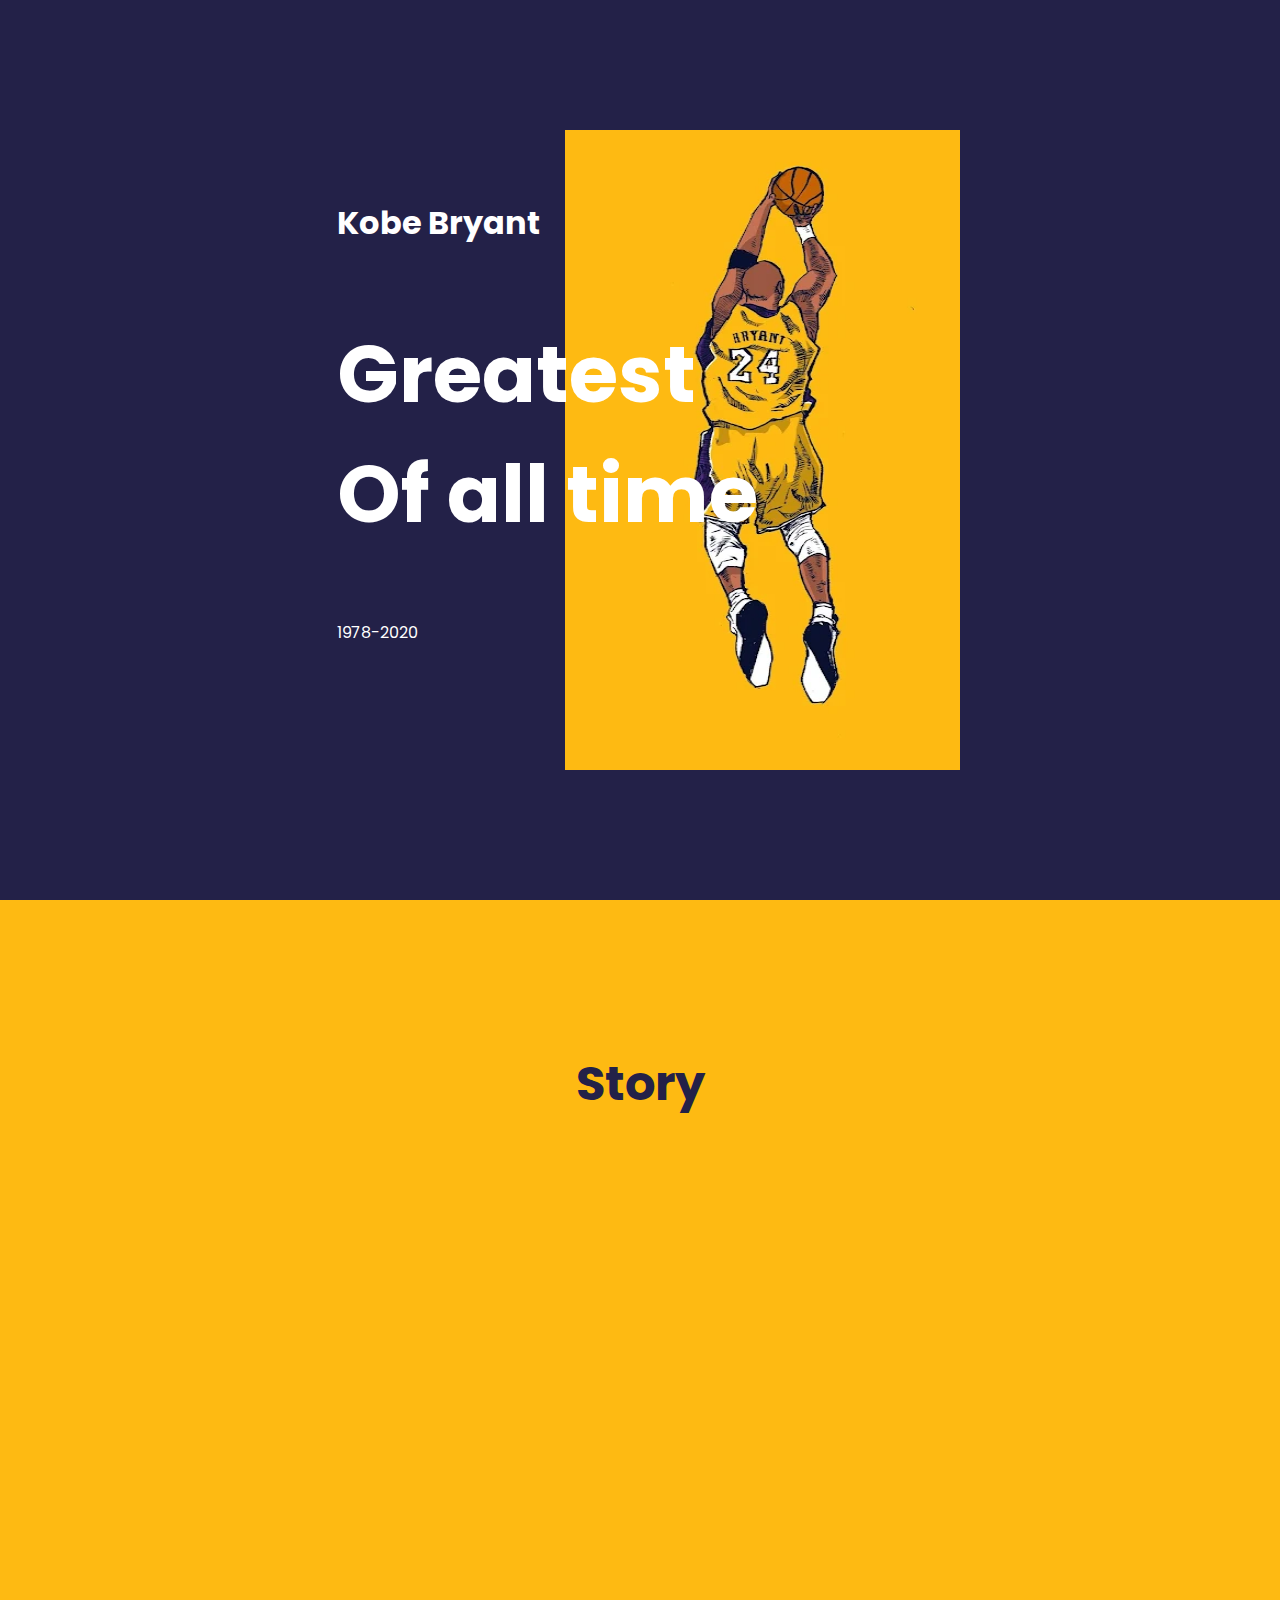
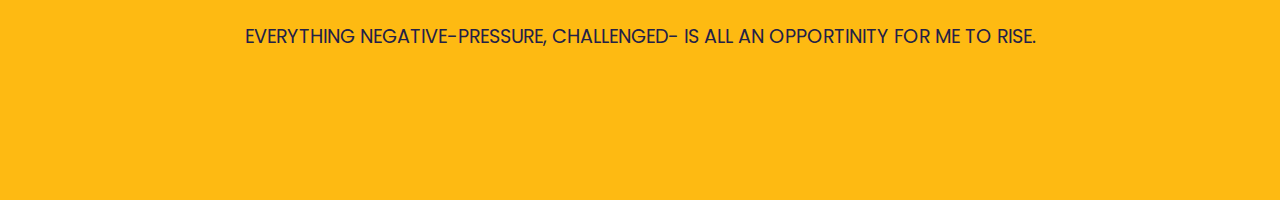
==== index.html @ 41ec2560 "add hero section and story section with embed video youtube" ====
<!DOCTYPE html>
<html lang="en">
  <head>
    <meta charset="UTF-8" />
    <meta http-equiv="X-UA-Compatible" content="IE=edge" />
    <meta name="viewport" content="width=device-width, initial-scale=1.0" />
    <title>Document</title>
    <link rel="stylesheet" href="style.css" />
    <link rel="preconnect" href="https://fonts.googleapis.com" />
    <link rel="preconnect" href="https://fonts.gstatic.com" crossorigin />
    <link
      href="https://fonts.googleapis.com/css2?family=Poppins:ital,wght@0,100;0,200;0,300;0,400;0,500;0,600;0,700;0,800;0,900;1,100;1,200;1,300;1,400;1,500;1,600;1,700;1,800;1,900&display=swap"
      rel="stylesheet" />
  </head>
  <body>
    <!-- navbar Start -->
    <!-- <nav class="container navbar">
      <div class="logo">Okky</div>
      <div class="menu">
        <a a href="#homepage">Life</a>
        <a a href="#about">Career</a>
        <a a href="#about">Story</a>
      </div>
    </nav> -->
    <!-- Navbar End -->
    <!-- Hero Section Start -->
    <section class="hero-section">
      <div class="hero-container">
        <!--  Hero Text  -->
        <div class="hero-text">
          <h1>Kobe Bryant</h1>
          <h2 class="hero-title">
            Greatest <br />
            Of all time
          </h2>
          <p>1978-2020</p>
        </div>

        <!--  Hero Image  -->
        <div class="hero-image">
          <img
            src="/Assets/kobe-bryant-wallpaper.webp"
            width="100%"
            height="100%" />
          <!-- todo: make a button or delete -->
          <!-- <button>Read Interview →</button> -->
        </div>
      </div>
    </section>
    <!-- Hero Section End -->
    <!-- video section start -->
    <section class="video-section">
      <div class="container-video">
        <h1>Story</h1>
        <iframe
          width="800"
          height="450"
          src="https://www.youtube.com/embed/ejU0v6-Na8w"
          title="YouTube video player"
          frameborder="0"
          allow="accelerometer; autoplay; clipboard-write; encrypted-media; gyroscope; picture-in-picture; web-share"
          allowfullscreen></iframe>

        <p>
          EVERYTHING NEGATIVE-PRESSURE, CHALLENGED- IS ALL AN OPPORTINITY FOR ME
          TO RISE.
        </p>
      </div>
    </section>
    <!-- video section end -->

  </body>
</html>
---- style.css ----
body {
  margin: 0px;
  background-color: #232148;
  color: white;
  font-family: poppins;
}

.hero-container {
  display: grid;
  max-width: 640px;
  margin: 0 auto;
  min-height: 100vh;
}

.hero-text {
  margin-top: 3rem;
  z-index: 2;
  grid-column: col / span 2;
  grid-row: row;
}

.hero-image {
  grid-column: col 2 / span 2;
  grid-row: row;
  position: relative;
  height: 40rem;
}

.hero-image > button {
  position: absolute;
  bottom: 0;
  left: 0;
}

.hero-title {
  font-size: 5rem;
  position: relative;
}
/* h2 {
  position: relative;
}


h2::before {
  background: #feba12;
  content: "";
  inset: 0;
  position: absolute;
  transform: scaleX(0);
  transform-origin: right;
  transition: transform 0.5s ease-in-out;
  z-index: -1;
}

h2:hover::before {
  transform: scaleX(1);
  transform-origin: left;
} */

button {
  padding: 1rem;
  border-radius: 0;
  color: black;
  font-weight: bold;
  background-color: white;
}

/* navbar */
nav.container {
  position: sticky;
  position: -webkit-sticky;
  top: 0;
  display: flex;
  justify-content: space-between;
  align-items: center;
  margin: 0 auto;
  padding: 12px 5%;
  background-color: #232148;
  z-index: 99;
}

.logo {
  font-size: 2rem;
  color: white;
  display: block;
}

nav.container a {
  color: white;
  text-decoration: none;
  margin: 5px 5px;
  padding: 5px 10px;
  position: relative;
  cursor: pointer;
}

/* Top and Bottom borders hover */
nav.navbar a:before,
nav.navbar a:after {
  position: absolute;
  left: 0px;
  width: 100%;
  height: 2px;
  background: white;
  content: "";
  opacity: 0;
  transition: all 0.3s;
}

nav.navbar a:before {
  top: 0px;
  transform: translateY(-10px);
}

nav.navbar a:after {
  bottom: 0px;
  transform: translateY(10px);
}

nav.navbar a:hover:before,
nav.navbar a:hover:after {
  opacity: 1;
  transform: translateY(0px);
}

/* Navbar End */

.container-video {
  min-height: 100vh;
  display: flex;
  justify-content: center;
  align-items: center;
  flex-direction: column;
  background-color: #FEBA12;
  color: #232148;
}

.container-video h1 {
  font-size: 3rem;
  margin-bottom: 2rem;
}

.container-video p {
  font-size: 1.2rem;
  margin-bottom: 2rem;
  padding: 0.5px 15%;
  text-align: center;
}
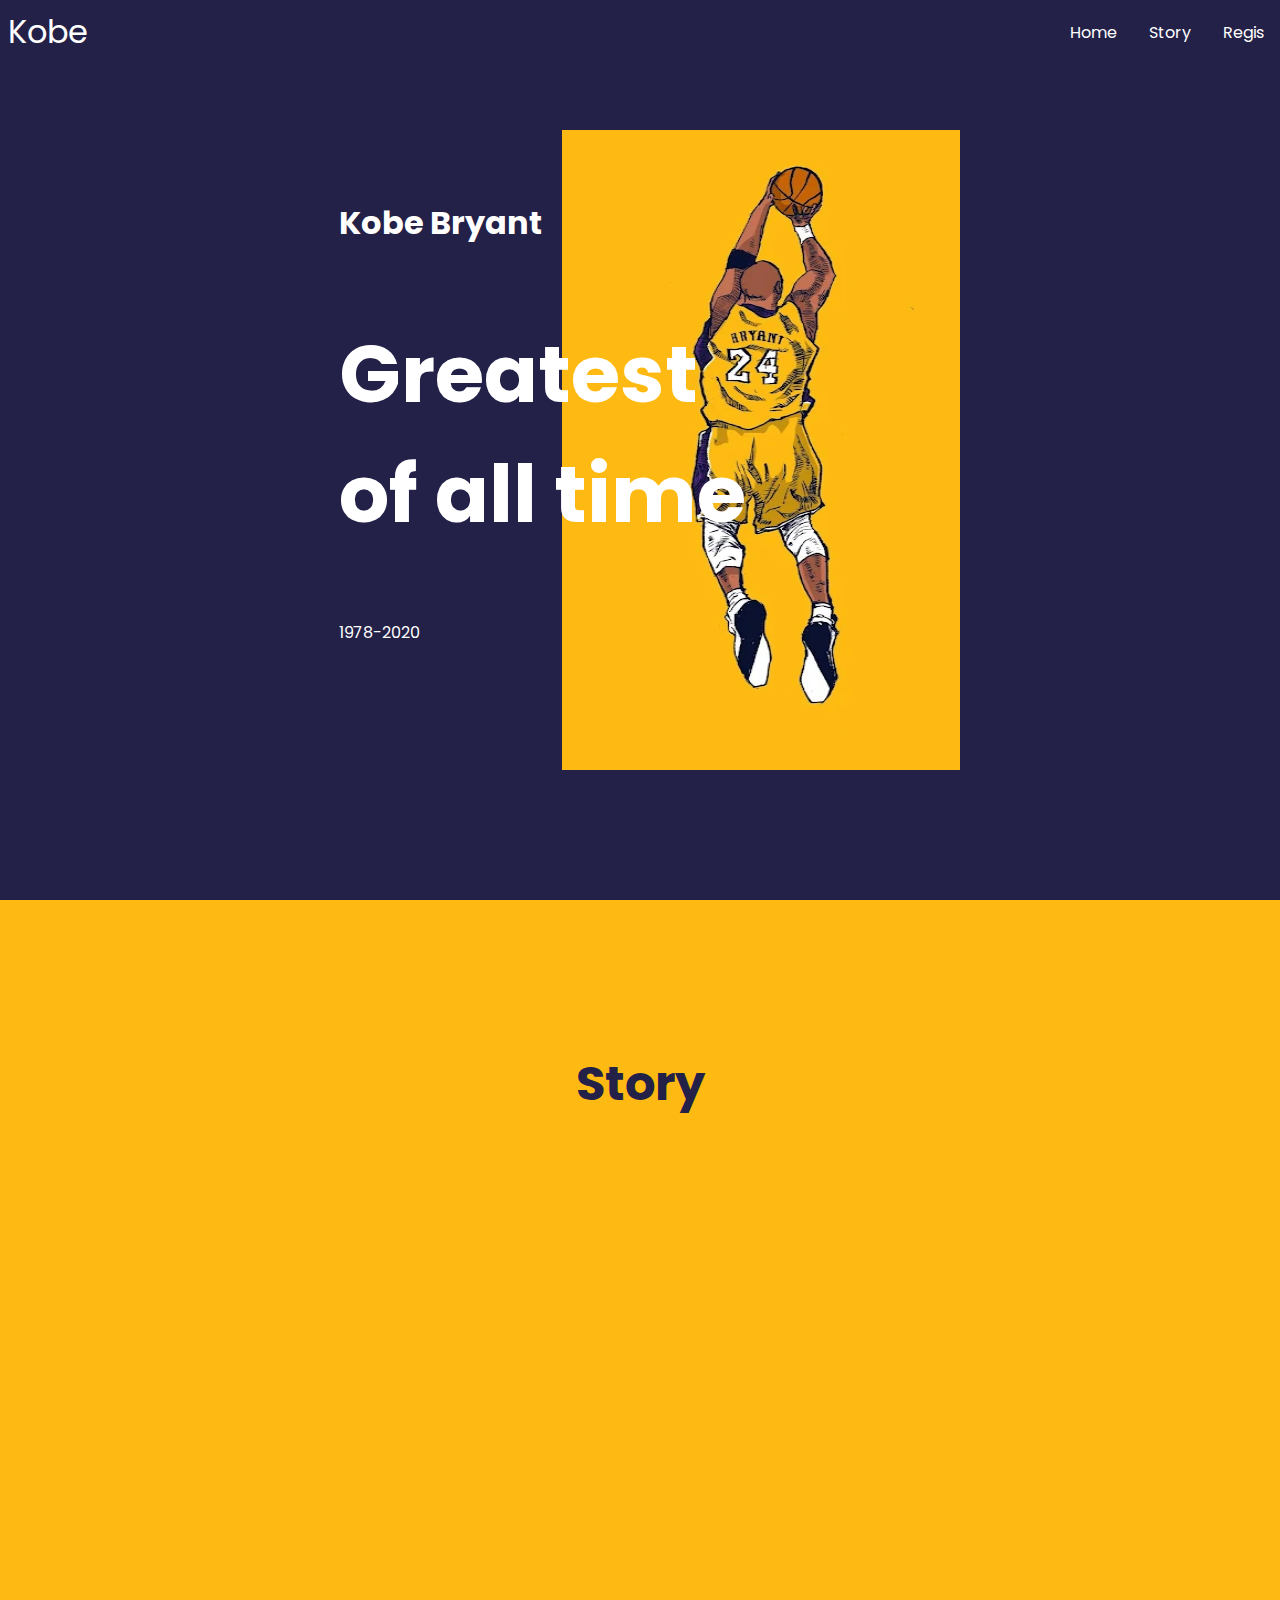
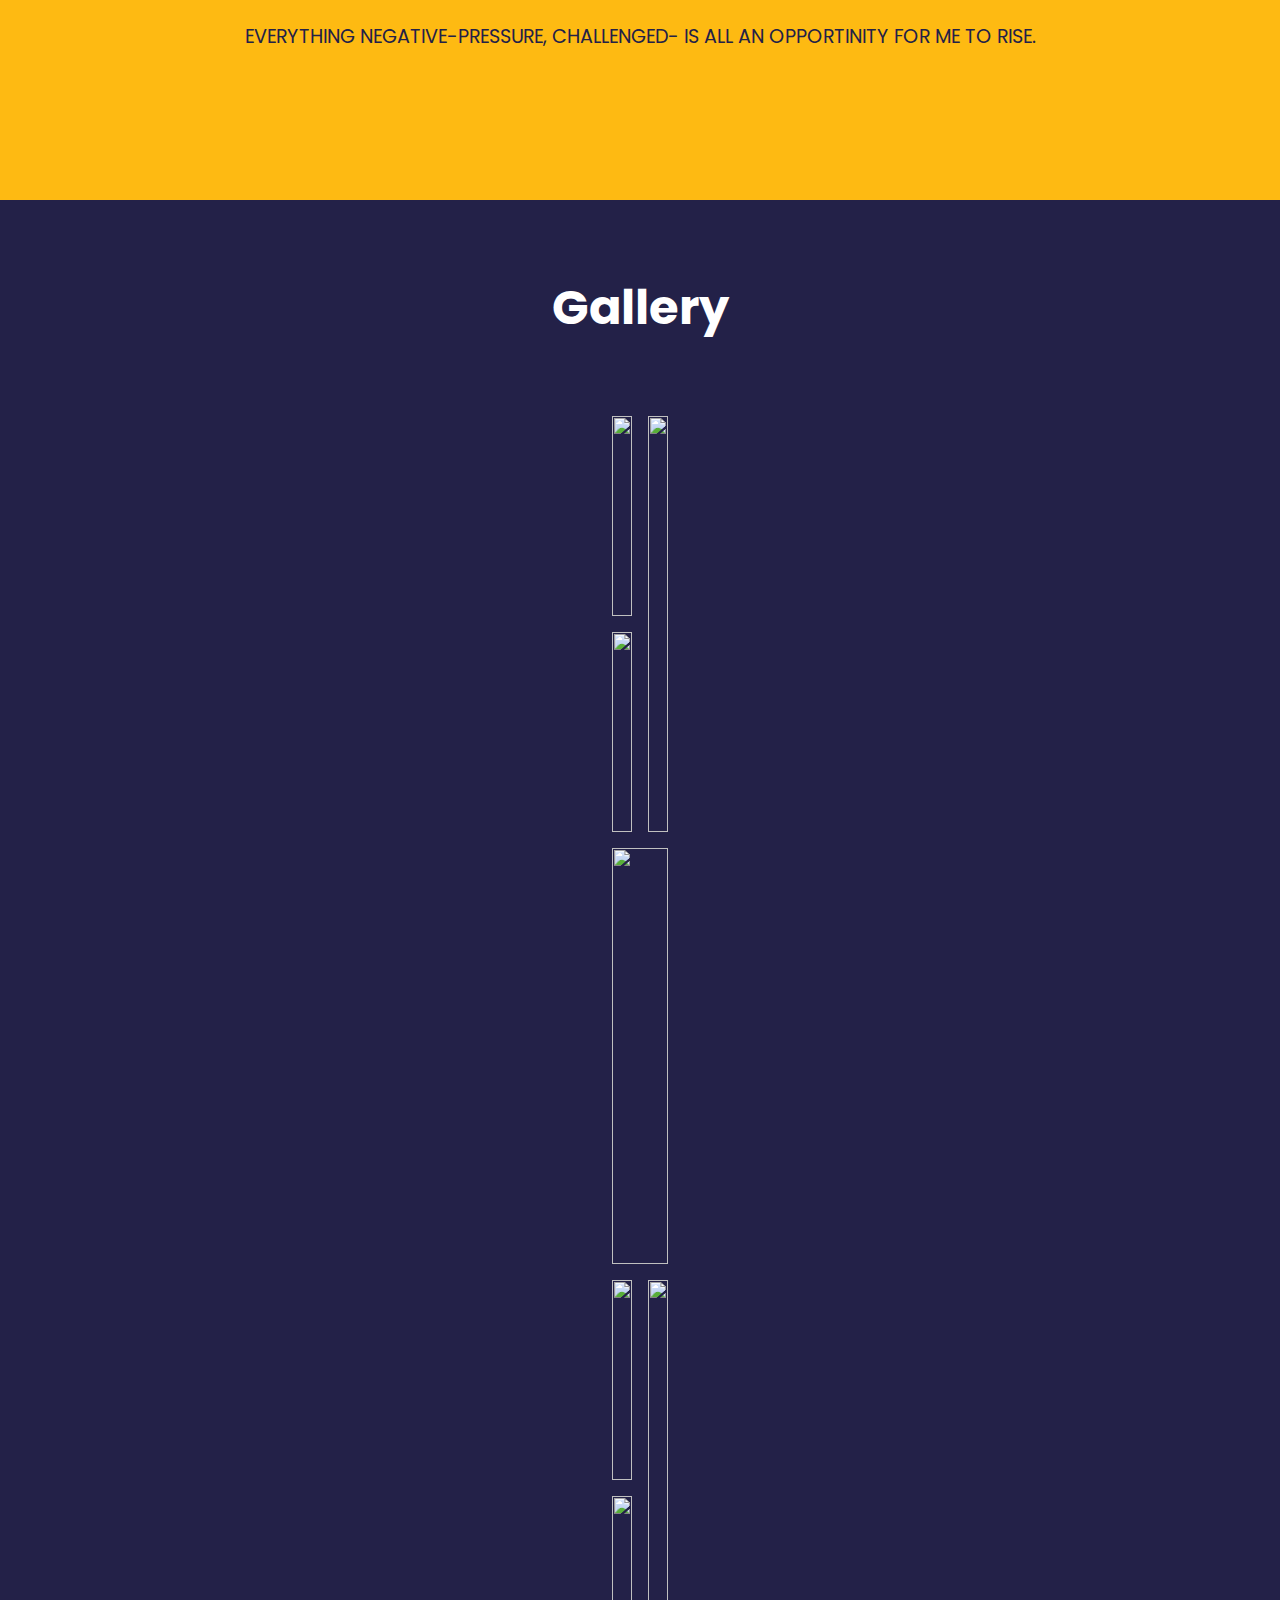
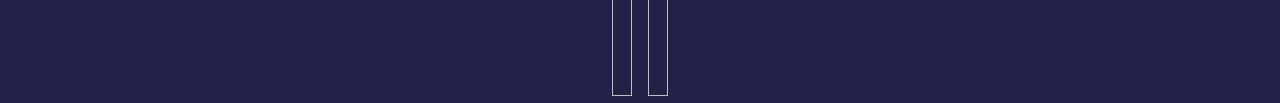
==== commit 0965f559: "add navbar logic, add regis form, add library section" ====
--- a/index.html
+++ b/index.html
@@ -4,26 +4,37 @@
     <meta charset="UTF-8" />
     <meta http-equiv="X-UA-Compatible" content="IE=edge" />
     <meta name="viewport" content="width=device-width, initial-scale=1.0" />
-    <title>Document</title>
+    <title>Kobe Bryant</title>
     <link rel="stylesheet" href="style.css" />
     <link rel="preconnect" href="https://fonts.googleapis.com" />
     <link rel="preconnect" href="https://fonts.gstatic.com" crossorigin />
     <link
       href="https://fonts.googleapis.com/css2?family=Poppins:ital,wght@0,100;0,200;0,300;0,400;0,500;0,600;0,700;0,800;0,900;1,100;1,200;1,300;1,400;1,500;1,600;1,700;1,800;1,900&display=swap"
       rel="stylesheet" />
+    <link rel="icon" href="/Assets/favicon.ico" type="image/x-icon" />
   </head>
   <body>
-    <!-- navbar Start -->
-    <!-- <nav class="container navbar">
-      <div class="logo">Okky</div>
-      <div class="menu">
-        <a a href="#homepage">Life</a>
-        <a a href="#about">Career</a>
-        <a a href="#about">Story</a>
+    <nav class="navbar">
+      <div class="brand-logo">
+        <a href="#">Kobe</a>
       </div>
-    </nav> -->
-    <!-- Navbar End -->
-    <!-- Hero Section Start -->
+      <!-- hamburger menu start -->
+      <a href="#" class="toggle-button">
+        <span class="bar"></span>
+        <span class="bar"></span>
+        <span class="bar"></span>
+      </a>
+      <!-- hamburger menu end -->
+      <div class="navbar-links">
+        <ul>
+          <li><a href="#home">Home</a></li>
+          <li><a href="#about">Story</a></li>
+          <li><a href="#contacts">Regis</a></li>
+        </ul>
+      </div>
+    </nav>
+
+    <!--! Hero Section Start -->
     <section class="hero-section">
       <div class="hero-container">
         <!--  Hero Text  -->
@@ -31,7 +42,7 @@
           <h1>Kobe Bryant</h1>
           <h2 class="hero-title">
             Greatest <br />
-            Of all time
+            of all time
           </h2>
           <p>1978-2020</p>
         </div>
@@ -39,7 +50,7 @@
         <!--  Hero Image  -->
         <div class="hero-image">
           <img
-            src="/Assets/kobe-bryant-wallpaper.webp"
+            src="/Assets/kobe-bryant-wallpaper.png"
             width="100%"
             height="100%" />
           <!-- todo: make a button or delete -->
@@ -47,8 +58,9 @@
         </div>
       </div>
     </section>
-    <!-- Hero Section End -->
-    <!-- video section start -->
+    <!--!! Hero Section End -->
+
+    <!--!! video section start -->
     <section class="video-section">
       <div class="container-video">
         <h1>Story</h1>
@@ -67,7 +79,56 @@
         </p>
       </div>
     </section>
-    <!-- video section end -->
+    <!--!! video section end -->
 
+    <!--!! image galery start -->
+    <div class="container-gallery">
+      <div class="content-title">
+        <h2>Gallery</h2>
+      </div>
+      <div class="content-gallery">
+        <a href="https://media.giphy.com/media/JJ0f57S94Ujyo/giphy.gif">
+          <img src="https://media.giphy.com/media/JJ0f57S94Ujyo/giphy.gif" />
+        </a>
+
+        <a
+          href="https://media.giphy.com/media/3ohfFBBJORvhCBHwPK/giphy.gif"
+          class="vertical">
+          <img
+            src="https://media.giphy.com/media/3ohfFBBJORvhCBHwPK/giphy.gif" />
+        </a>
+
+        <a href="https://media.giphy.com/media/UYlu2EDUdiVl6/giphy.gif">
+          <img src="https://media.giphy.com/media/UYlu2EDUdiVl6/giphy.gif" />
+        </a>
+
+        <a
+          href="https://media.giphy.com/media/26ufm9YcCl3Cb7dwk/giphy.gif"
+          class="big">
+          <img
+            src="https://media.giphy.com/media/26ufm9YcCl3Cb7dwk/giphy.gif" />
+        </a>
+
+        <a href="https://media.giphy.com/media/12Tob44HkDJty8/giphy.gif">
+          <img src="https://media.giphy.com/media/12Tob44HkDJty8/giphy.gif" />
+        </a>
+
+        <a
+          href="https://media.giphy.com/media/l0HlE1npjKjNknk6k/giphy.gif"
+          class="vertical">
+          <img
+            src="https://media.giphy.com/media/l0HlE1npjKjNknk6k/giphy.gif" />
+        </a>
+
+        <a href="https://media.giphy.com/media/l0MYHsOst13OLqPcI/giphy.gif">
+          <img
+            src="https://media.giphy.com/media/l0MYHsOst13OLqPcI/giphy.gif" />
+        </a>
+      </div>
+    </div>
+
+    <!--!! image galery end -->
+
+    <script src="./app.js"></script>
   </body>
 </html>
--- a/style.css
+++ b/style.css
@@ -1,10 +1,116 @@
 body {
   margin: 0px;
   background-color: #232148;
+
   color: white;
   font-family: poppins;
 }
 
+/* !!navbar */
+.navbar {
+  display: flex;
+  position: fixed;
+  width: 100%;
+  justify-content: space-between;
+  align-items: center;
+  background-color: #232148;
+  color: white;
+  z-index: 99;
+}
+
+.brand-logo {
+  font-size: 2rem;
+  margin: 0.5rem;
+}
+
+.brand-logo a {
+  text-decoration: none;
+  display: block;
+  color: white;
+}
+
+.navbar-links {
+  height: 100%;
+}
+
+.navbar-links ul {
+  display: flex;
+  margin: 0;
+  padding: 0;
+}
+
+.navbar-links li {
+  list-style: none;
+}
+
+.navbar-links li a {
+  display: block;
+  text-decoration: none;
+  color: white;
+  padding: 1rem;
+}
+
+.navbar-links li:hover {
+  background-color: #feba12;
+}
+
+.toggle-button {
+  position: absolute;
+  top: 1.2rem;
+  right: 1rem;
+  display: none;
+  flex-direction: column;
+  justify-content: space-between;
+  width: 30px;
+  height: 21px;
+}
+
+.toggle-button .bar {
+  height: 3px;
+  width: 100%;
+  background-color: white;
+  border-radius: 10px;
+}
+
+@media (max-width: 600px) {
+  .navbar {
+    flex-direction: column;
+    align-items: flex-start;
+  }
+
+  .toggle-button {
+    display: flex;
+  }
+
+  .navbar-links {
+    display: none;
+    width: 100%;
+  }
+
+  .navbar-links ul {
+    width: 100%;
+    flex-direction: column;
+  }
+
+  .navbar-links ul li {
+    text-align: center;
+  }
+
+  .navbar-links ul li a {
+    padding: 0.5rem 1rem;
+  }
+
+  .navbar-links.active {
+    display: flex;
+  }
+}
+
+/* !!Navbar End */
+
+/* !!hero start */
+.hero-section {
+  min-height: 100vh;
+}
 .hero-container {
   display: grid;
   max-width: 640px;
@@ -36,94 +142,6 @@
   font-size: 5rem;
   position: relative;
 }
-/* h2 {
-  position: relative;
-}
-
-
-h2::before {
-  background: #feba12;
-  content: "";
-  inset: 0;
-  position: absolute;
-  transform: scaleX(0);
-  transform-origin: right;
-  transition: transform 0.5s ease-in-out;
-  z-index: -1;
-}
-
-h2:hover::before {
-  transform: scaleX(1);
-  transform-origin: left;
-} */
-
-button {
-  padding: 1rem;
-  border-radius: 0;
-  color: black;
-  font-weight: bold;
-  background-color: white;
-}
-
-/* navbar */
-nav.container {
-  position: sticky;
-  position: -webkit-sticky;
-  top: 0;
-  display: flex;
-  justify-content: space-between;
-  align-items: center;
-  margin: 0 auto;
-  padding: 12px 5%;
-  background-color: #232148;
-  z-index: 99;
-}
-
-.logo {
-  font-size: 2rem;
-  color: white;
-  display: block;
-}
-
-nav.container a {
-  color: white;
-  text-decoration: none;
-  margin: 5px 5px;
-  padding: 5px 10px;
-  position: relative;
-  cursor: pointer;
-}
-
-/* Top and Bottom borders hover */
-nav.navbar a:before,
-nav.navbar a:after {
-  position: absolute;
-  left: 0px;
-  width: 100%;
-  height: 2px;
-  background: white;
-  content: "";
-  opacity: 0;
-  transition: all 0.3s;
-}
-
-nav.navbar a:before {
-  top: 0px;
-  transform: translateY(-10px);
-}
-
-nav.navbar a:after {
-  bottom: 0px;
-  transform: translateY(10px);
-}
-
-nav.navbar a:hover:before,
-nav.navbar a:hover:after {
-  opacity: 1;
-  transform: translateY(0px);
-}
-
-/* Navbar End */
 
 .container-video {
   min-height: 100vh;
@@ -131,7 +149,7 @@
   justify-content: center;
   align-items: center;
   flex-direction: column;
-  background-color: #FEBA12;
+  background-color: #feba12;
   color: #232148;
 }
 
@@ -147,6 +165,60 @@
   text-align: center;
 }
 
-
-
-
+/* !! image galery start */
+.container-gallery {
+  min-height: 100vh;
+  display: flex;
+  justify-content: center;
+  align-items: center;
+  flex-direction: column;
+  background-color: #232148;
+  color: white;
+}
+.content-title {
+  text-align: center;
+  font-size: 2rem;
+  margin: 2rem 0;
+}
+.content-gallery {
+  --gap: 1rem;
+  --width: 300px;
+  --height: 200px;
+  margin: 0 auto;
+  padding: 0 5%;
+}
+.content-gallery > a > * {
+  width: 100%;
+  height: 100%;
+  object-fit: cover;
+}
+.content-gallery {
+  display: grid;
+  grid-gap: var(--gap);
+  grid-template-columns: repeat(auto-fit, minmax(var(--width), auto-fit));
+  grid-auto-rows: var(--height);
+  grid-auto-flow: dense;
+}
+
+.horizontal {
+  grid-column: span 2;
+}
+
+.vertical {
+  grid-row: span 2;
+}
+
+.big {
+  grid-column: span 2;
+  grid-row: span 2;
+}
+
+/*!! image galery end */
+
+iframe {
+  display: flex;
+  align-items: center;
+  justify-content: center;
+  max-width: 800;
+  max-height: 450;
+}
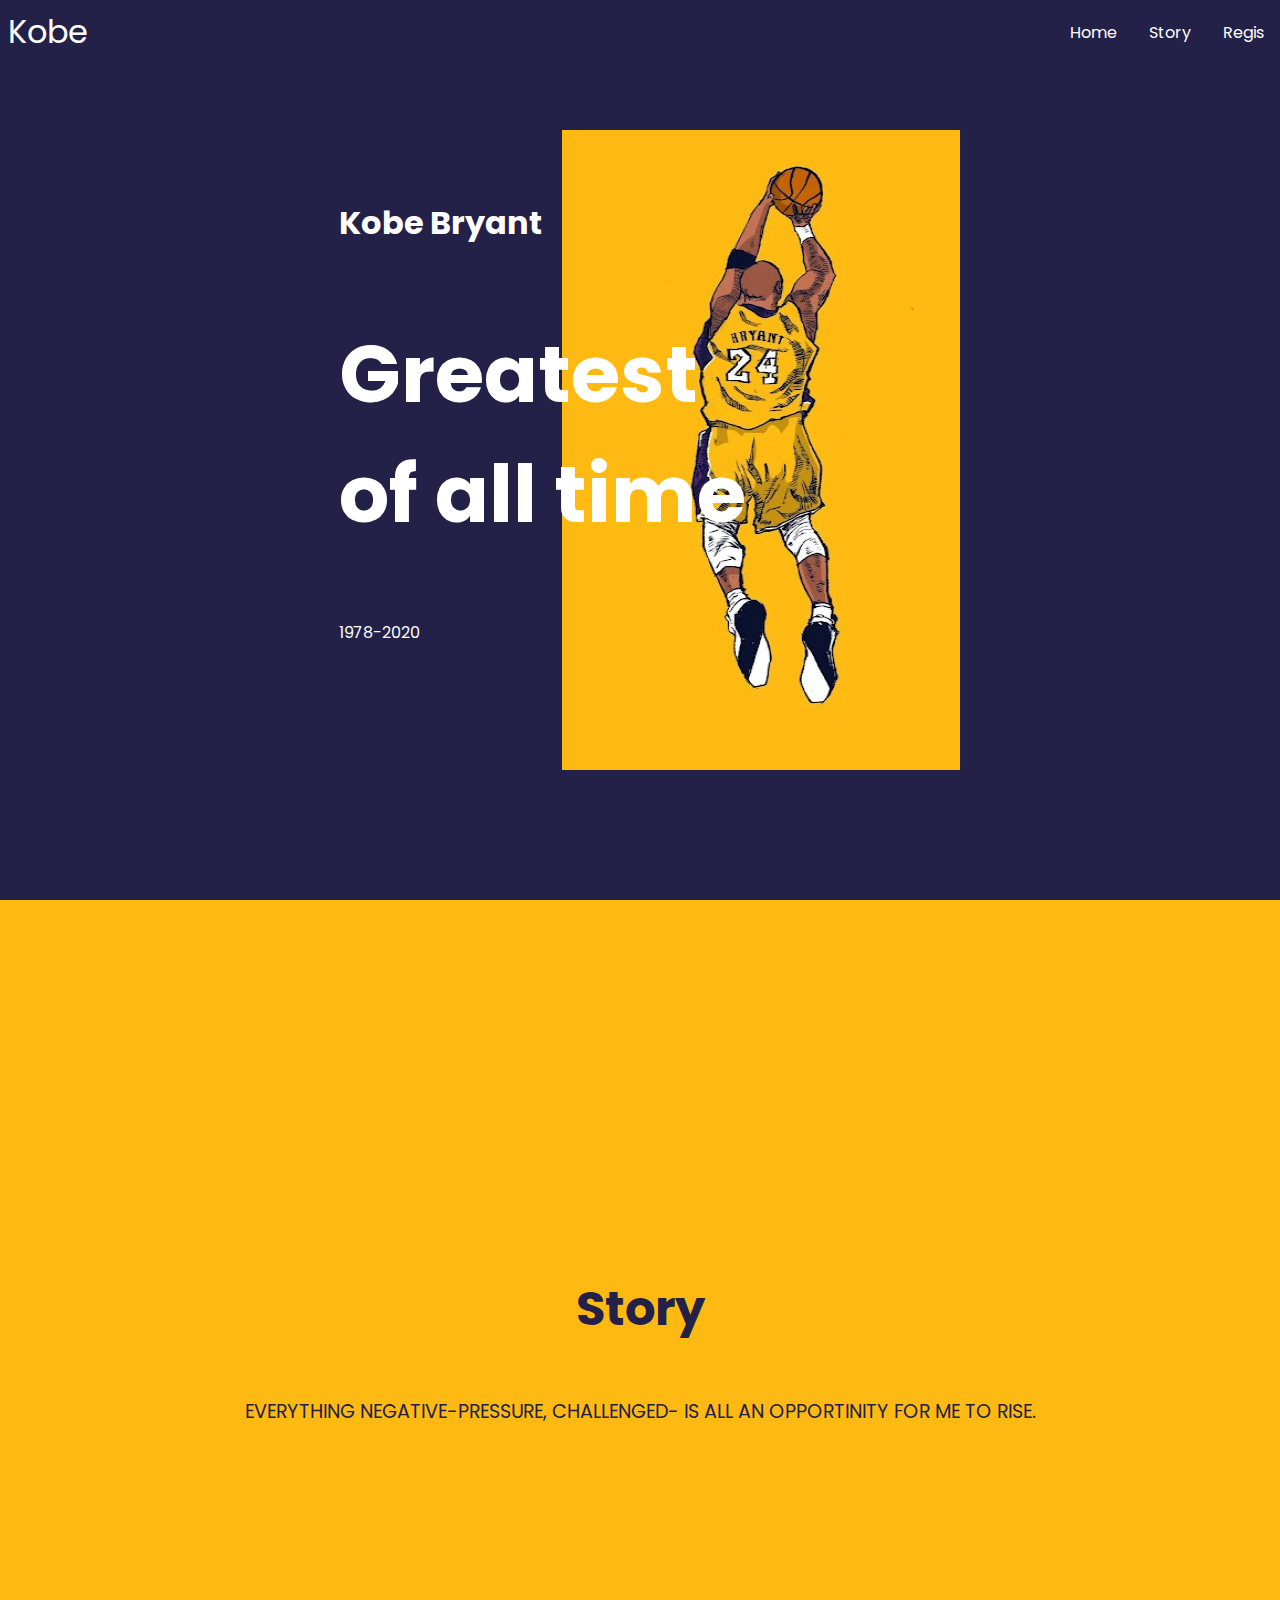
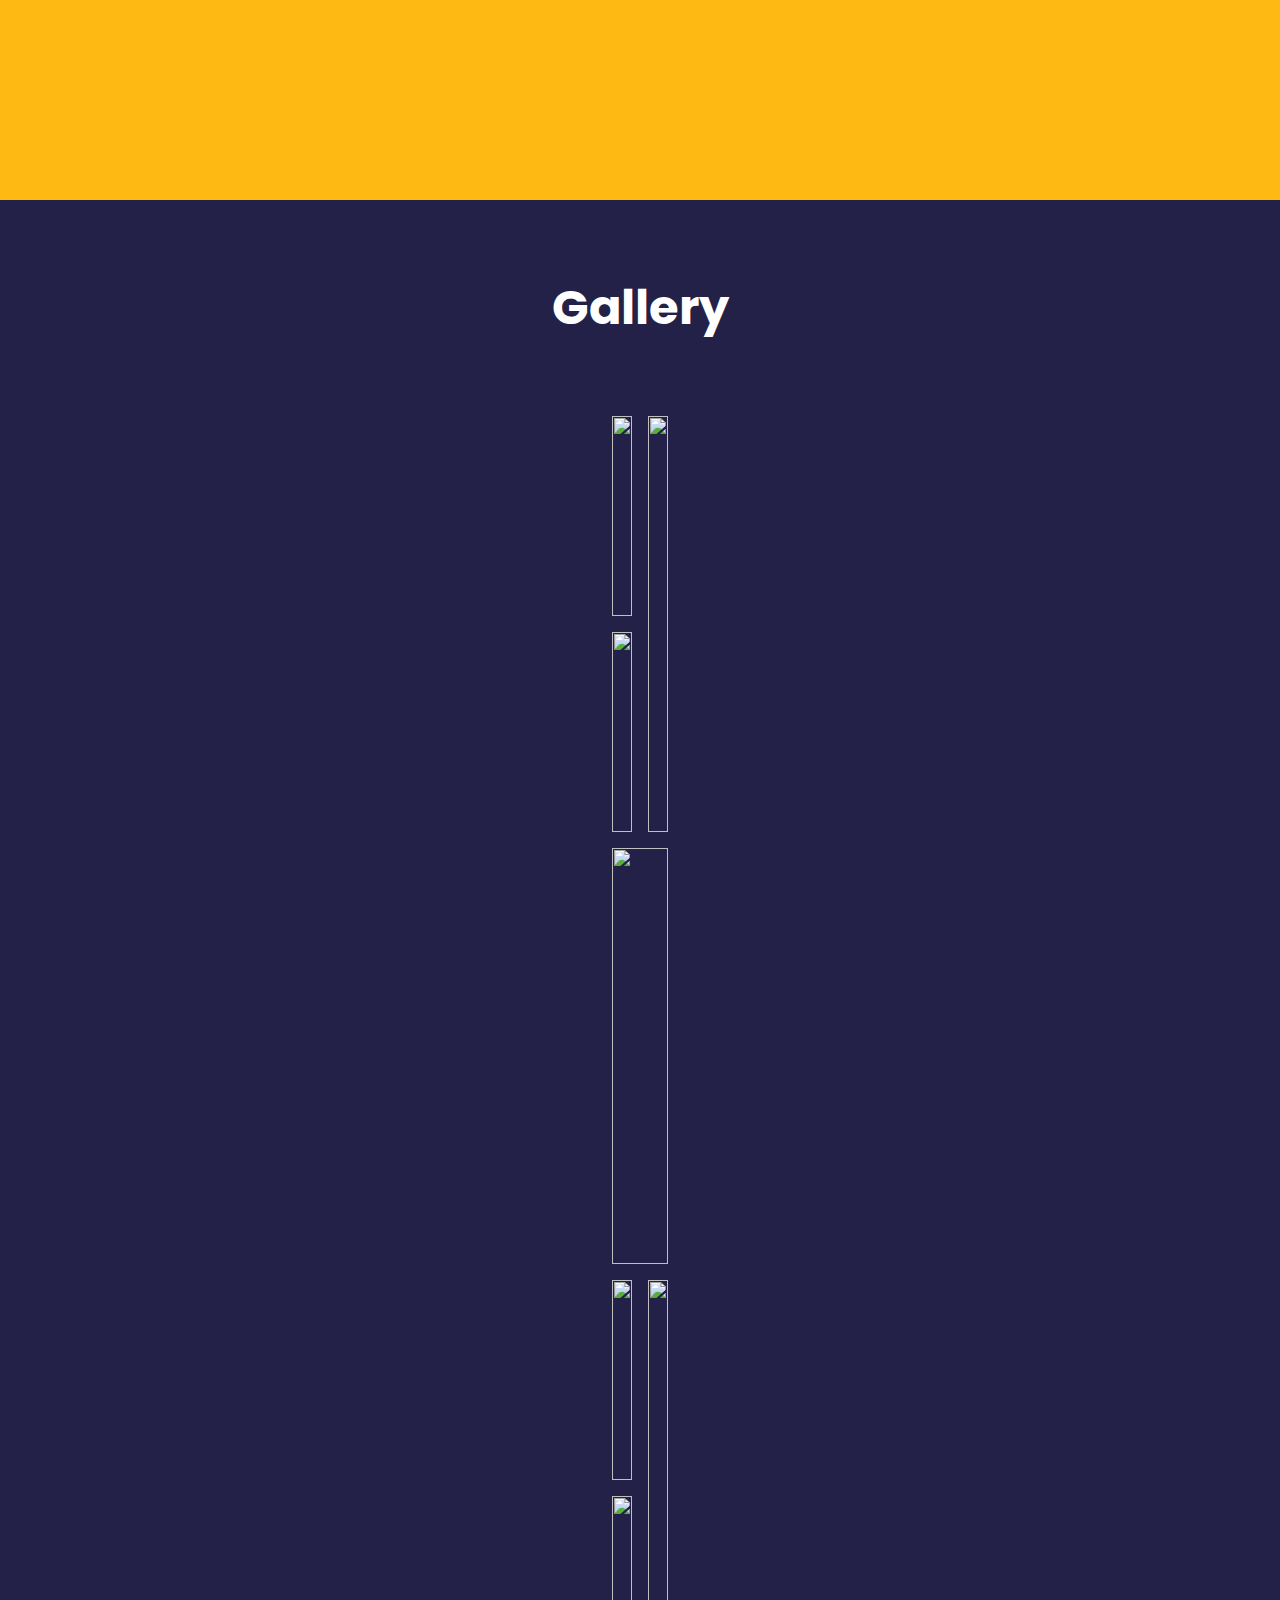
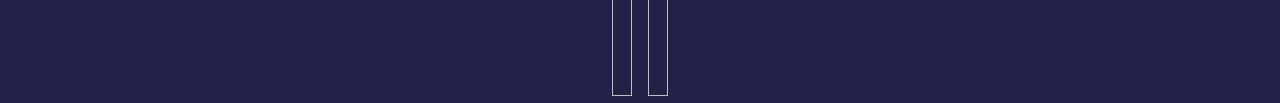
==== commit ff3c313e: "disable iframe" ====
--- a/index.html
+++ b/index.html
@@ -64,14 +64,14 @@
     <section class="video-section">
       <div class="container-video">
         <h1>Story</h1>
-        <iframe
+        <!-- <iframe
           width="800"
           height="450"
           src="https://www.youtube.com/embed/ejU0v6-Na8w"
           title="YouTube video player"
           frameborder="0"
           allow="accelerometer; autoplay; clipboard-write; encrypted-media; gyroscope; picture-in-picture; web-share"
-          allowfullscreen></iframe>
+          allowfullscreen></iframe> -->
 
         <p>
           EVERYTHING NEGATIVE-PRESSURE, CHALLENGED- IS ALL AN OPPORTINITY FOR ME
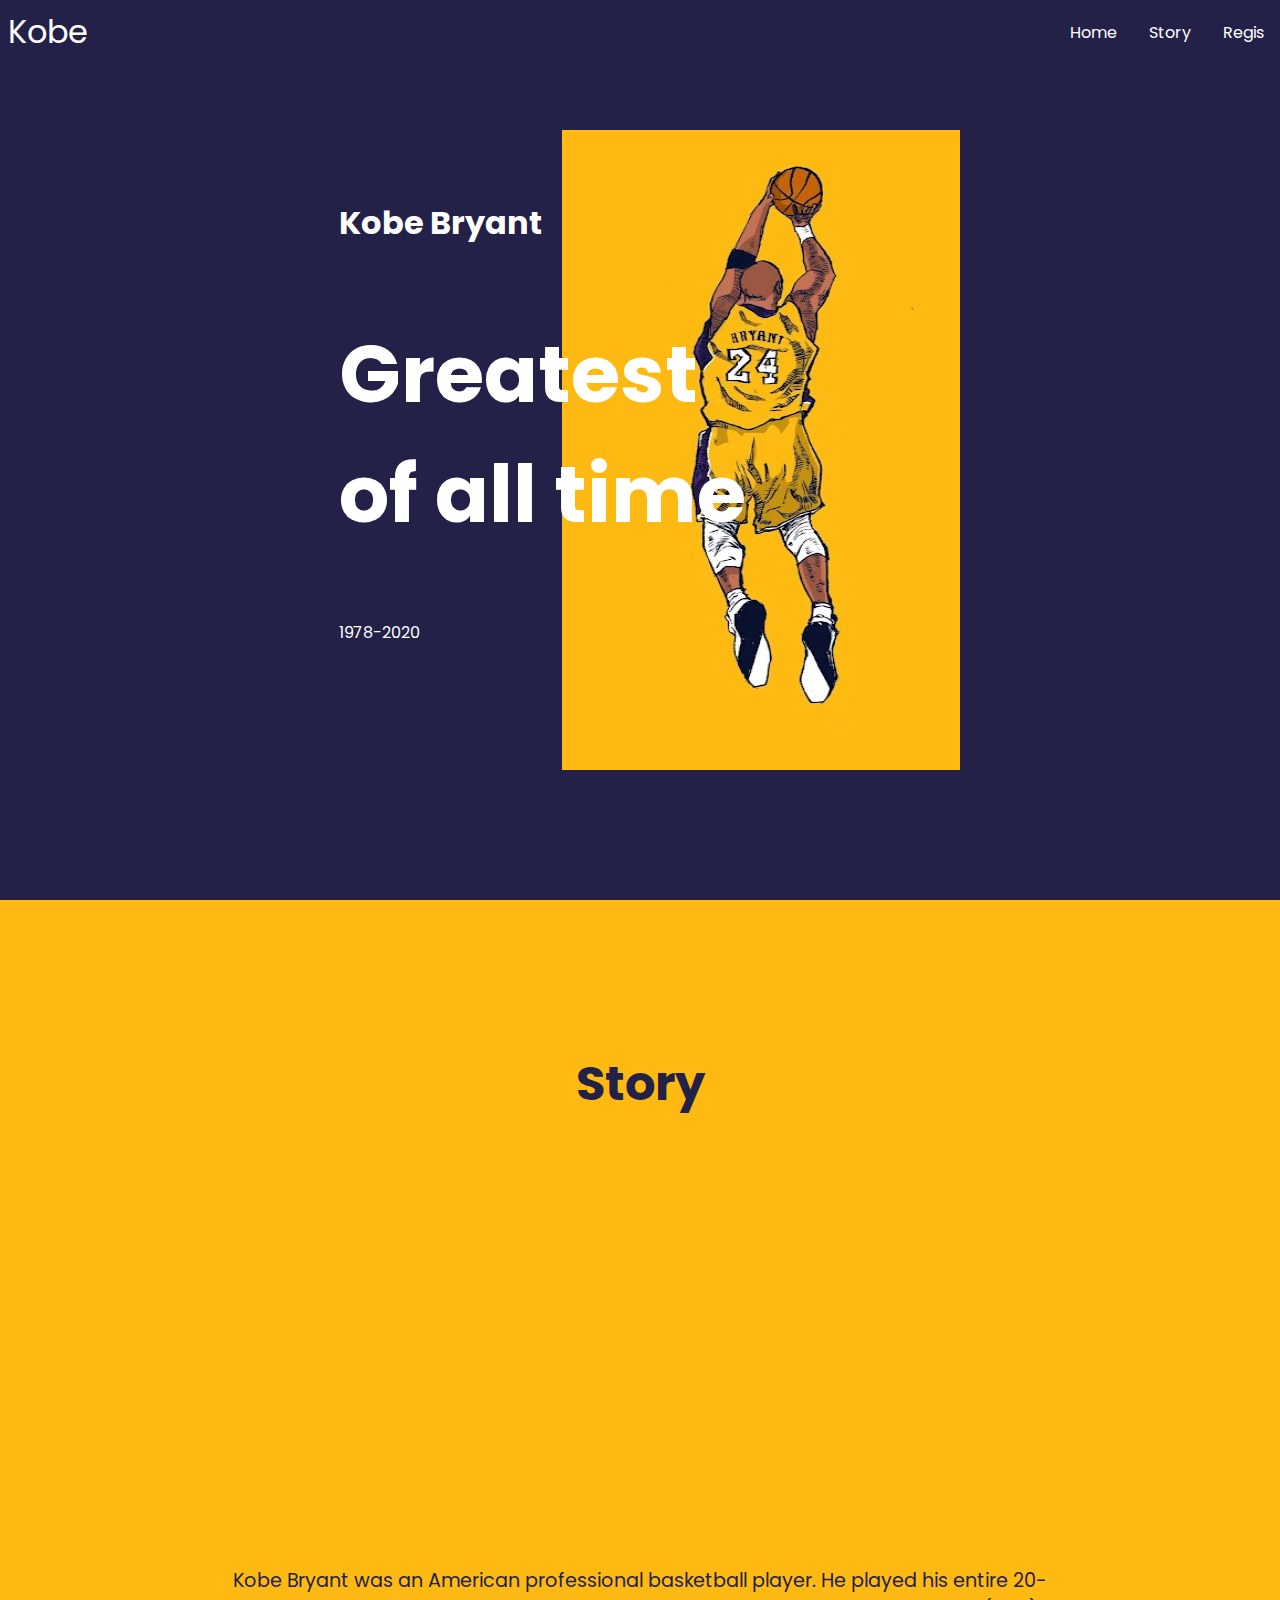
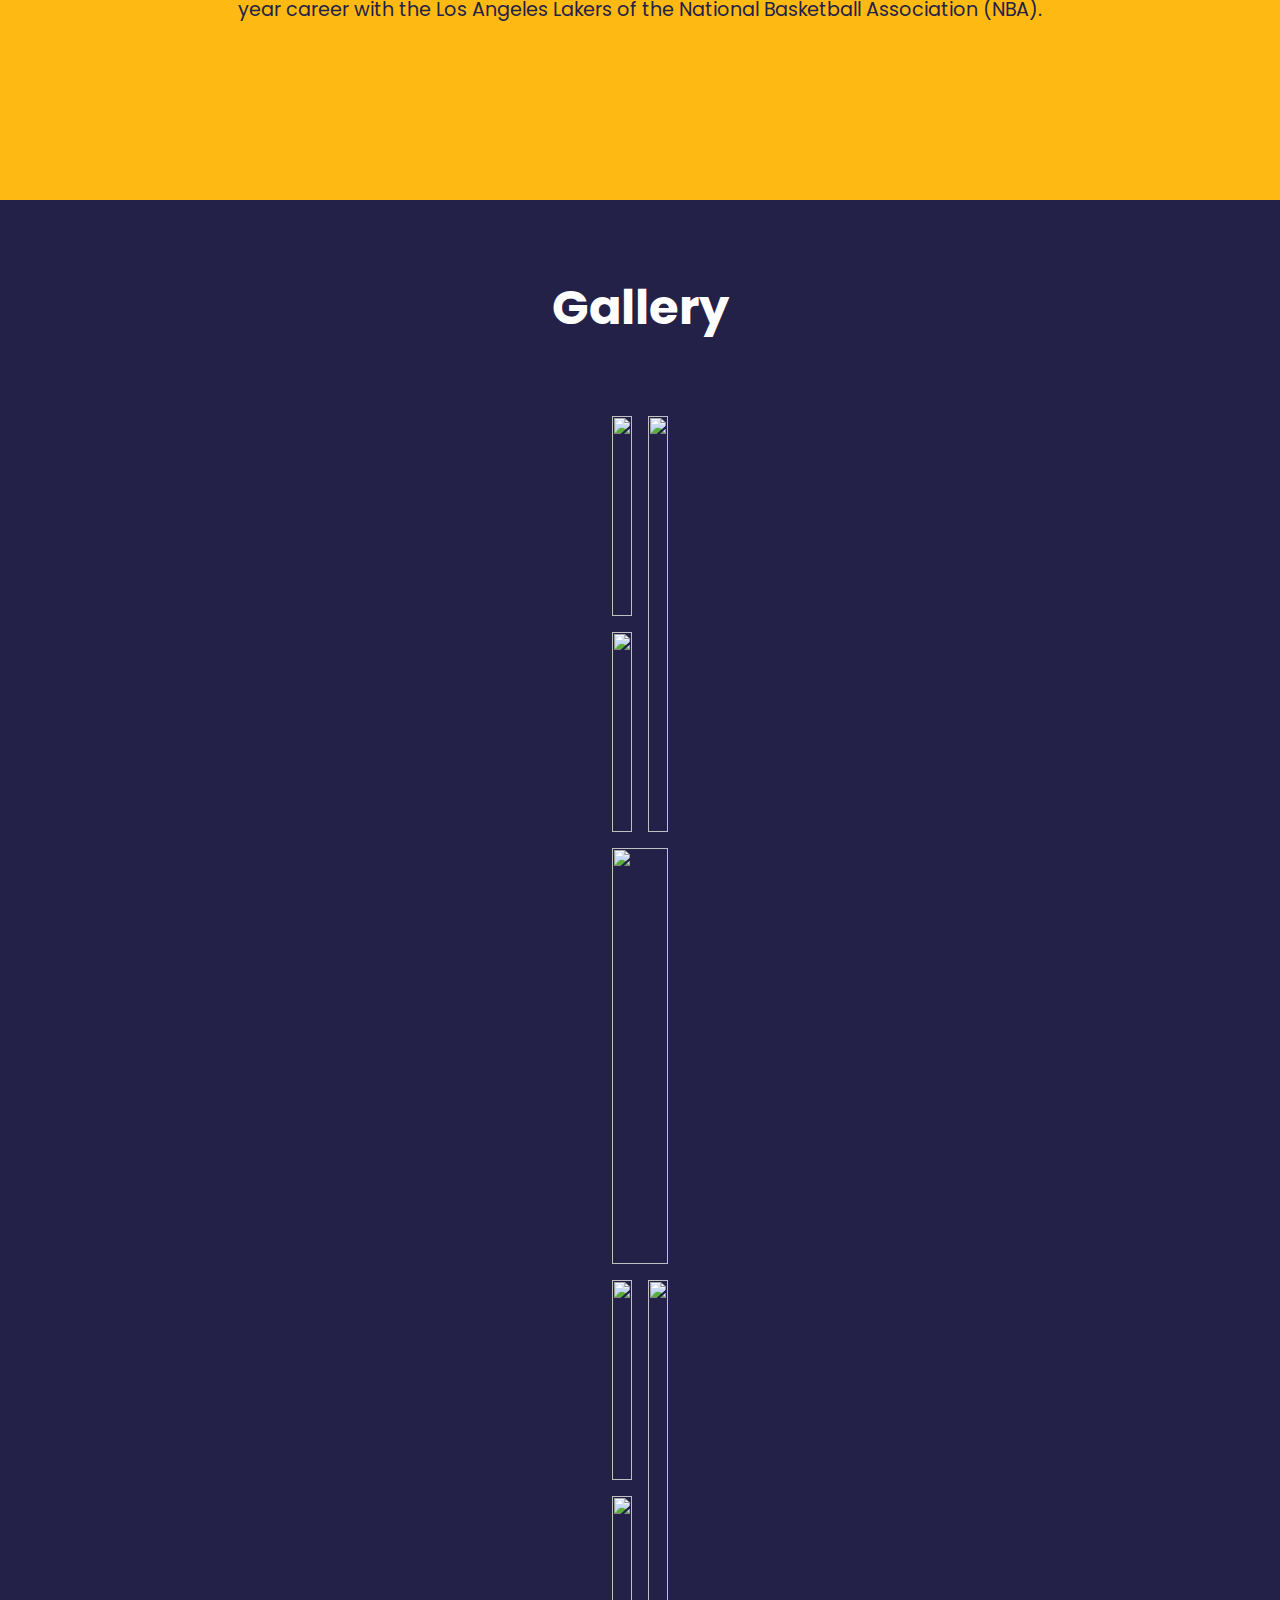
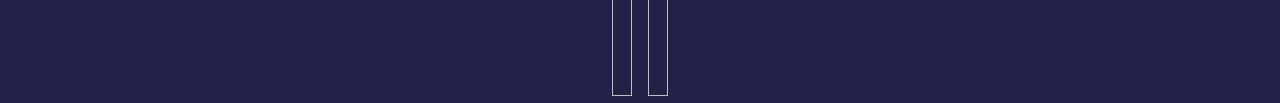
==== commit 1e1e9b07: "add responsive iframe" ====
--- a/index.html
+++ b/index.html
@@ -63,20 +63,19 @@
     <!--!! video section start -->
     <section class="video-section">
       <div class="container-video">
-        <h1>Story</h1>
-        <!-- <iframe
-          width="800"
-          height="450"
-          src="https://www.youtube.com/embed/ejU0v6-Na8w"
-          title="YouTube video player"
-          frameborder="0"
-          allow="accelerometer; autoplay; clipboard-write; encrypted-media; gyroscope; picture-in-picture; web-share"
-          allowfullscreen></iframe> -->
-
-        <p>
-          EVERYTHING NEGATIVE-PRESSURE, CHALLENGED- IS ALL AN OPPORTINITY FOR ME
-          TO RISE.
-        </p>
+        <div class="video-title">
+          <h2>Story</h2>
+        </div>
+        <div class="video">
+          <iframe width="560" height="315" src="https://www.youtube.com/embed/ejU0v6-Na8w" title="YouTube video player" frameborder="0" allow="accelerometer; autoplay; clipboard-write; encrypted-media; gyroscope; picture-in-picture; web-share" allowfullscreen></iframe>
+        </div>
+  <div class="title-article">
+    <p>
+      Kobe Bryant was an American professional basketball player. He played
+      his entire 20-year career with the Los Angeles Lakers of the National
+      Basketball Association (NBA). 
+    </p>
+  </div>
       </div>
     </section>
     <!--!! video section end -->
@@ -130,5 +129,6 @@
     <!--!! image galery end -->
 
     <script src="./app.js"></script>
-  </body>
+    
+
 </html>
--- a/style.css
+++ b/style.css
@@ -153,16 +153,28 @@
   color: #232148;
 }
 
-.container-video h1 {
+.container-video h2 {
   font-size: 3rem;
-  margin-bottom: 2rem;
-}
-
-.container-video p {
+  margin-bottom: 4rem;
+}
+
+.title-article {
   font-size: 1.2rem;
-  margin-bottom: 2rem;
+  margin: 3rem 2rem;
   padding: 0.5px 15%;
   text-align: center;
+  display: flex;
+  align-content: center;
+}
+
+.video {
+  width: 100%;
+  height: 100%;
+  max-width: 940px;
+  max-height: 760px;
+  display: flex;
+  justify-content: center;
+  align-items: center;
 }
 
 /* !! image galery start */
@@ -214,11 +226,3 @@
 }
 
 /*!! image galery end */
-
-iframe {
-  display: flex;
-  align-items: center;
-  justify-content: center;
-  max-width: 800;
-  max-height: 450;
-}
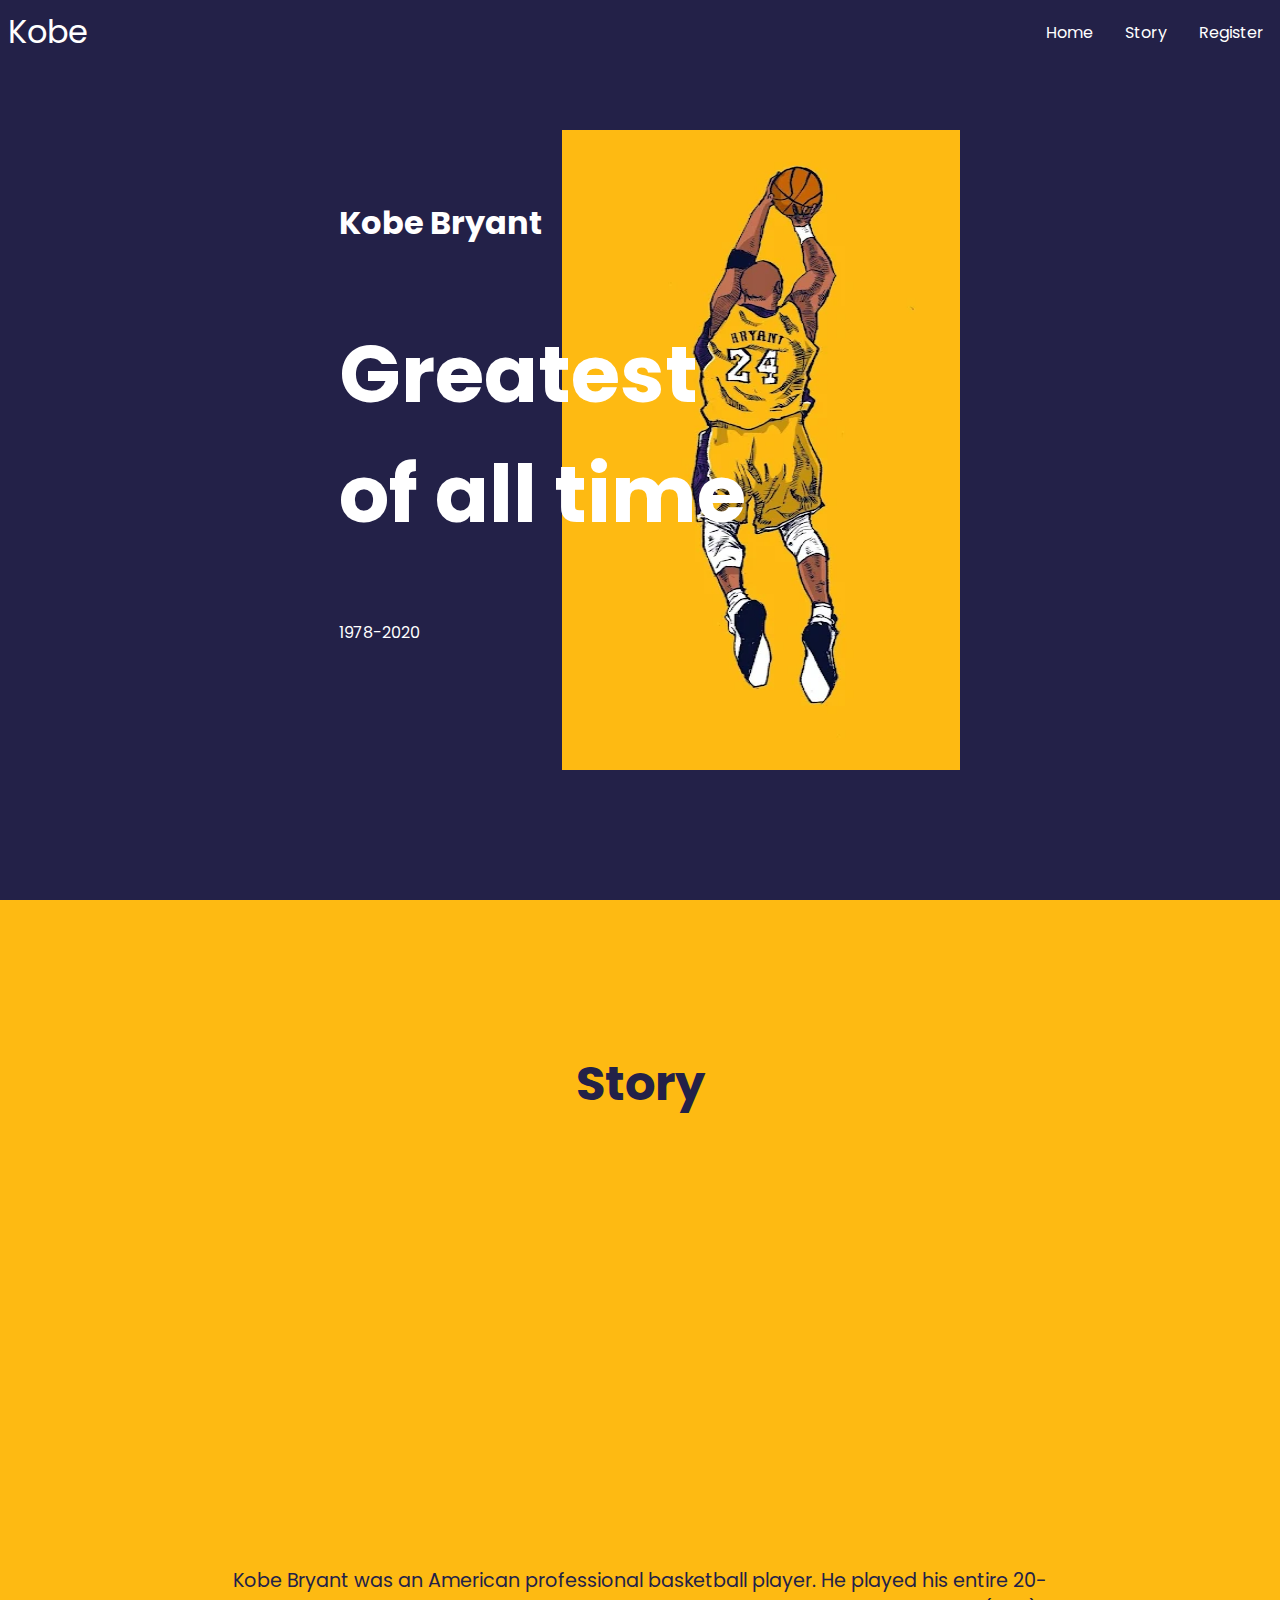
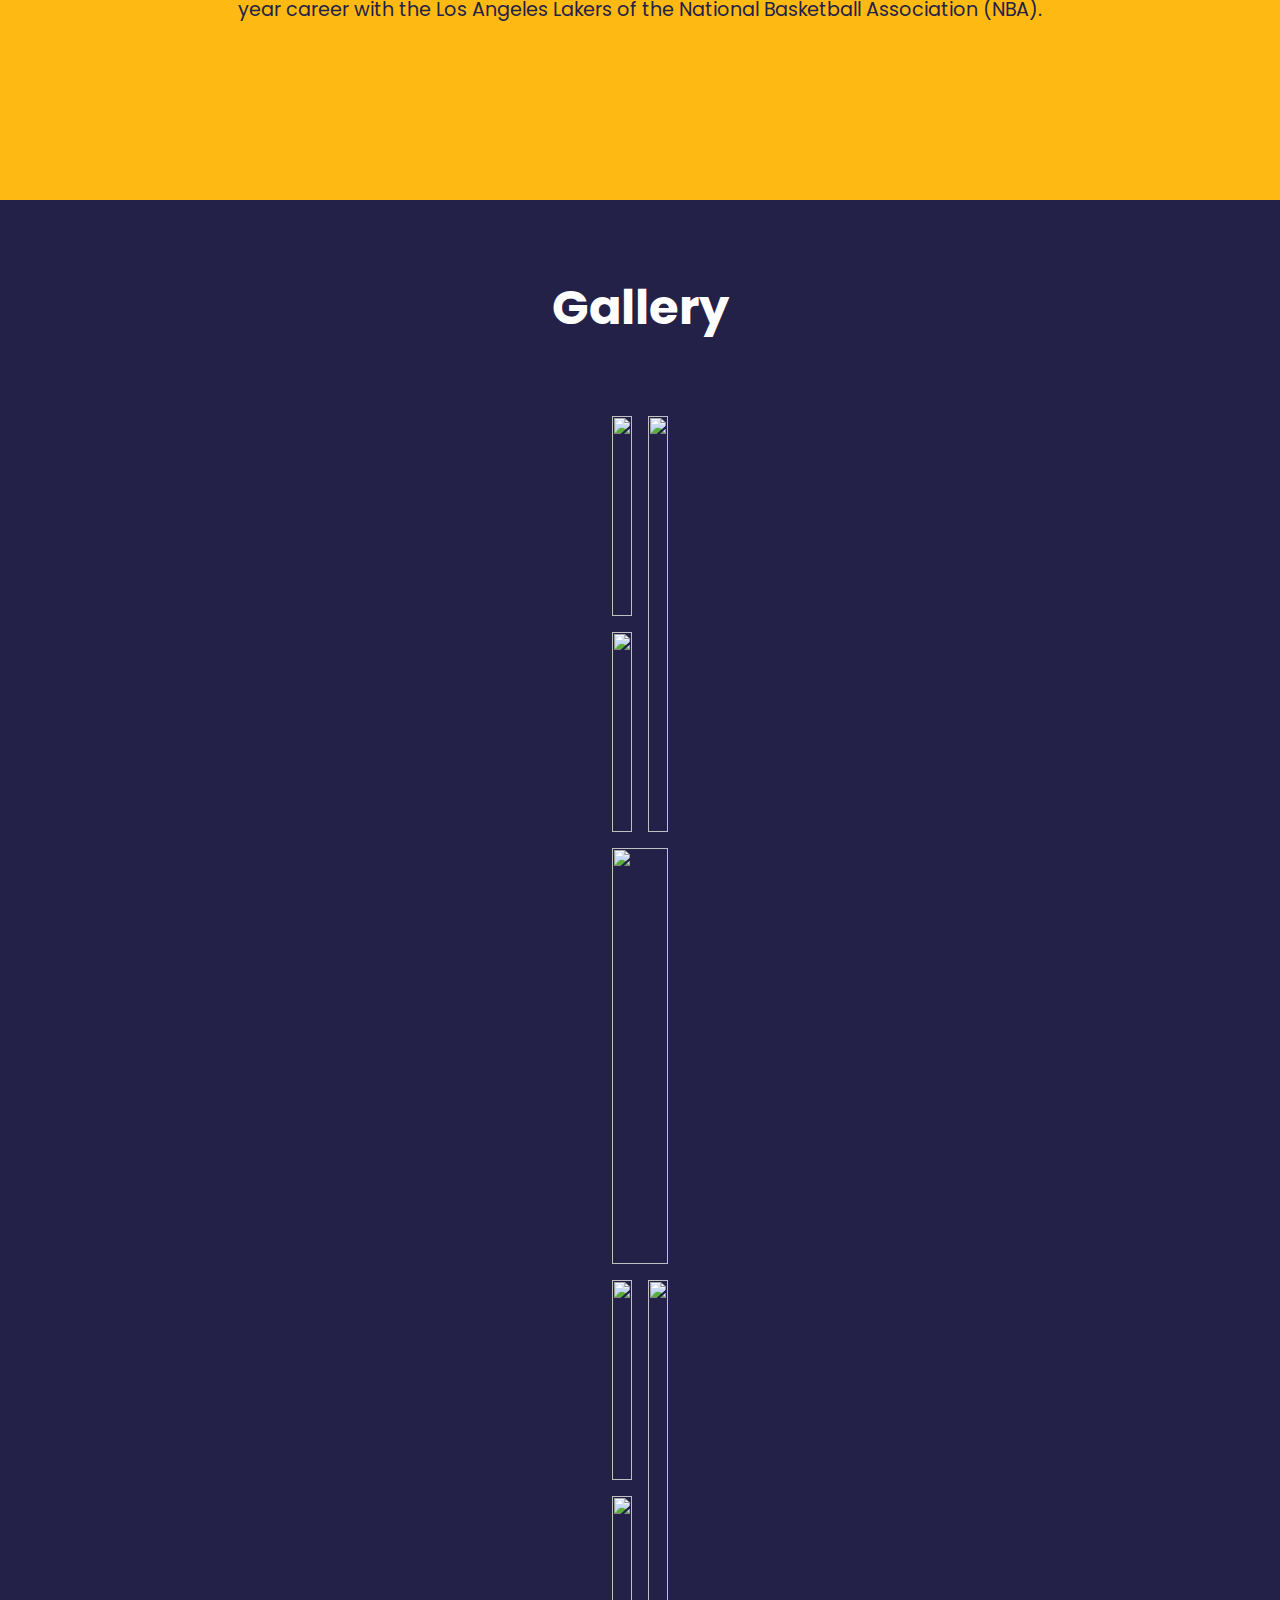
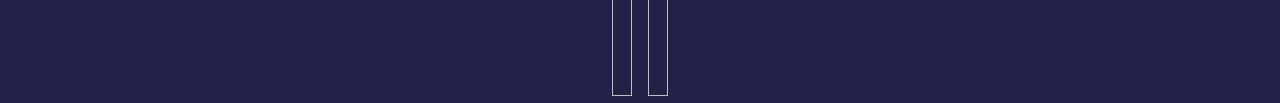
==== commit 3064c213: "add links on navbar" ====
--- a/index.html
+++ b/index.html
@@ -16,7 +16,7 @@
   <body>
     <nav class="navbar">
       <div class="brand-logo">
-        <a href="#">Kobe</a>
+        <a href="/index.html">Kobe</a>
       </div>
       <!-- hamburger menu start -->
       <a href="#" class="toggle-button">
@@ -27,9 +27,9 @@
       <!-- hamburger menu end -->
       <div class="navbar-links">
         <ul>
-          <li><a href="#home">Home</a></li>
-          <li><a href="#about">Story</a></li>
-          <li><a href="#contacts">Regis</a></li>
+          <li><a href="/index.html">Home</a></li>
+          <li><a href="#story">Story</a></li>
+          <li><a href="./Registration/index.html">Register</a></li>
         </ul>
       </div>
     </nav>
@@ -61,7 +61,7 @@
     <!--!! Hero Section End -->
 
     <!--!! video section start -->
-    <section class="video-section">
+    <section class="video-section" id="story">
       <div class="container-video">
         <div class="video-title">
           <h2>Story</h2>
--- a/style.css
+++ b/style.css
@@ -1,7 +1,7 @@
 body {
   margin: 0px;
   background-color: #232148;
-
+  scroll-behavior: smooth;
   color: white;
   font-family: poppins;
 }
